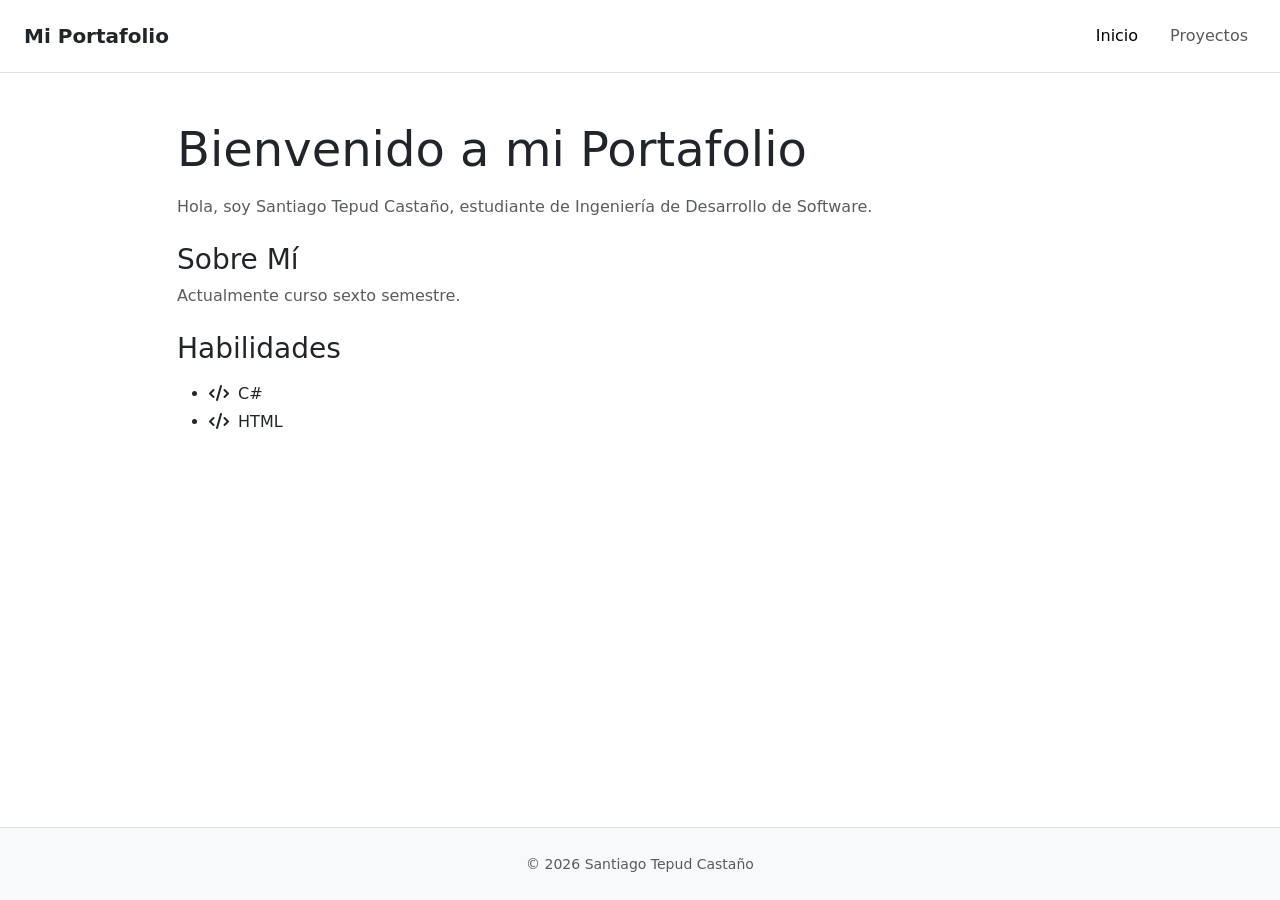
==== index.html @ eb849ce6 "subir archivo" ====
<!DOCTYPE html>
<html lang="es">
<head>
    <meta charset="UTF-8">
    <meta name="viewport" content="width=device-width, initial-scale=1.0">
    <title>Mi Portafolio - Inicio</title>
    <!-- Bootstrap 5 CSS -->
    <link href="https://cdn.jsdelivr.net/npm/bootstrap@5.3.3/dist/css/bootstrap.min.css" rel="stylesheet">
    <!-- Font Awesome 6 -->
    <link rel="stylesheet" href="https://cdnjs.cloudflare.com/ajax/libs/font-awesome/6.5.1/css/all.min.css">
    <style>
        /* Asegura que el footer se mantenga abajo si hay poco contenido */
        body {
            display: flex;
            flex-direction: column;
            min-height: 100vh;
        }
        main {
            flex: 1;
        }
        /* Estilo sutil para replicar las líneas divisoras del mockup */
        .navbar {
            border-bottom: 1px solid #dee2e6;
        }
        footer {
            background-color: #f8f9fa;
            border-top: 1px solid #dee2e6;
        }
    </style>
</head>
<body>

    <!-- Barra de Navegación -->
    <nav class="navbar navbar-expand-lg navbar-light bg-white py-3">
        <div class="container-fluid px-4">
            <a class="navbar-brand fw-bold text-dark" href="index.html">Mi Portafolio</a>
            <button class="navbar-toggler" type="button" data-bs-toggle="collapse" data-bs-target="#navbarNav" aria-controls="navbarNav" aria-expanded="false" aria-label="Toggle navigation">
                <span class="navbar-toggler-icon"></span>
            </button>
            <div class="collapse navbar-collapse justify-content-end" id="navbarNav">
                <ul class="navbar-nav gap-3">
                    <li class="nav-item">
                        <a class="nav-link active fw-medium" aria-current="page" href="index.html">Inicio</a>
                    </li>
                    <li class="nav-item">
                        <a class="nav-link" href="projects.html">Proyectos</a>
                    </li>
                </ul>
            </div>
        </div>
    </nav>

    <!-- Contenido Principal -->
    <main class="container my-5">
        <div class="row justify-content-center">
            <div class="col-lg-10">
                
                <!-- Sección Bienvenida -->
                <section class="mb-4">
                    <h1 class="display-5 fw-normal mb-3">Bienvenido a mi Portafolio</h1>
                    <p class="text-muted">Hola, soy Santiago Tepud Castaño, estudiante de Ingeniería de Desarrollo de Software.</p>
                </section>

                <!-- Sección Sobre Mí -->
                <section class="mb-4">
                    <h2 class="h3 fw-normal mb-2">Sobre Mí</h2>
                    <p class="text-muted">Actualmente curso sexto semestre.</p>
                </section>

                <!-- Sección Habilidades -->
                <section class="mb-4">
                    <h2 class="h3 fw-normal mb-2">Habilidades</h2>
                    <ul class="mt-3">
                        <li class="mb-1">
                            <i class="fa-solid fa-code me-1"></i> C#
                        </li>
                        <li class="mb-1">
                            <i class="fa-solid fa-code me-1"></i> HTML
                        </li>
                    </ul>
                </section>

            </div>
        </div>
    </main>

    <!-- Pie de página -->
    <footer class="py-4 text-center text-muted mt-auto">
        <div class="container">
            <small>© 2026 Santiago Tepud Castaño</small>
        </div>
    </footer>

    <!-- jQuery -->
    <script src="https://code.jquery.com/jquery-3.7.1.min.js"></script>
    <!-- Bootstrap 5 JS Bundle -->
    <script src="https://cdn.jsdelivr.net/npm/bootstrap@5.3.3/dist/js/bootstrap.bundle.min.js"></script>
    
    <!-- Script personalizado con jQuery -->
    <script>
        $(document).ready(function() {
            // Aquí puedes añadir interacciones con jQuery más adelante
            console.log("Página de inicio cargada correctamente.");
        });
    </script>
</body>
</html>
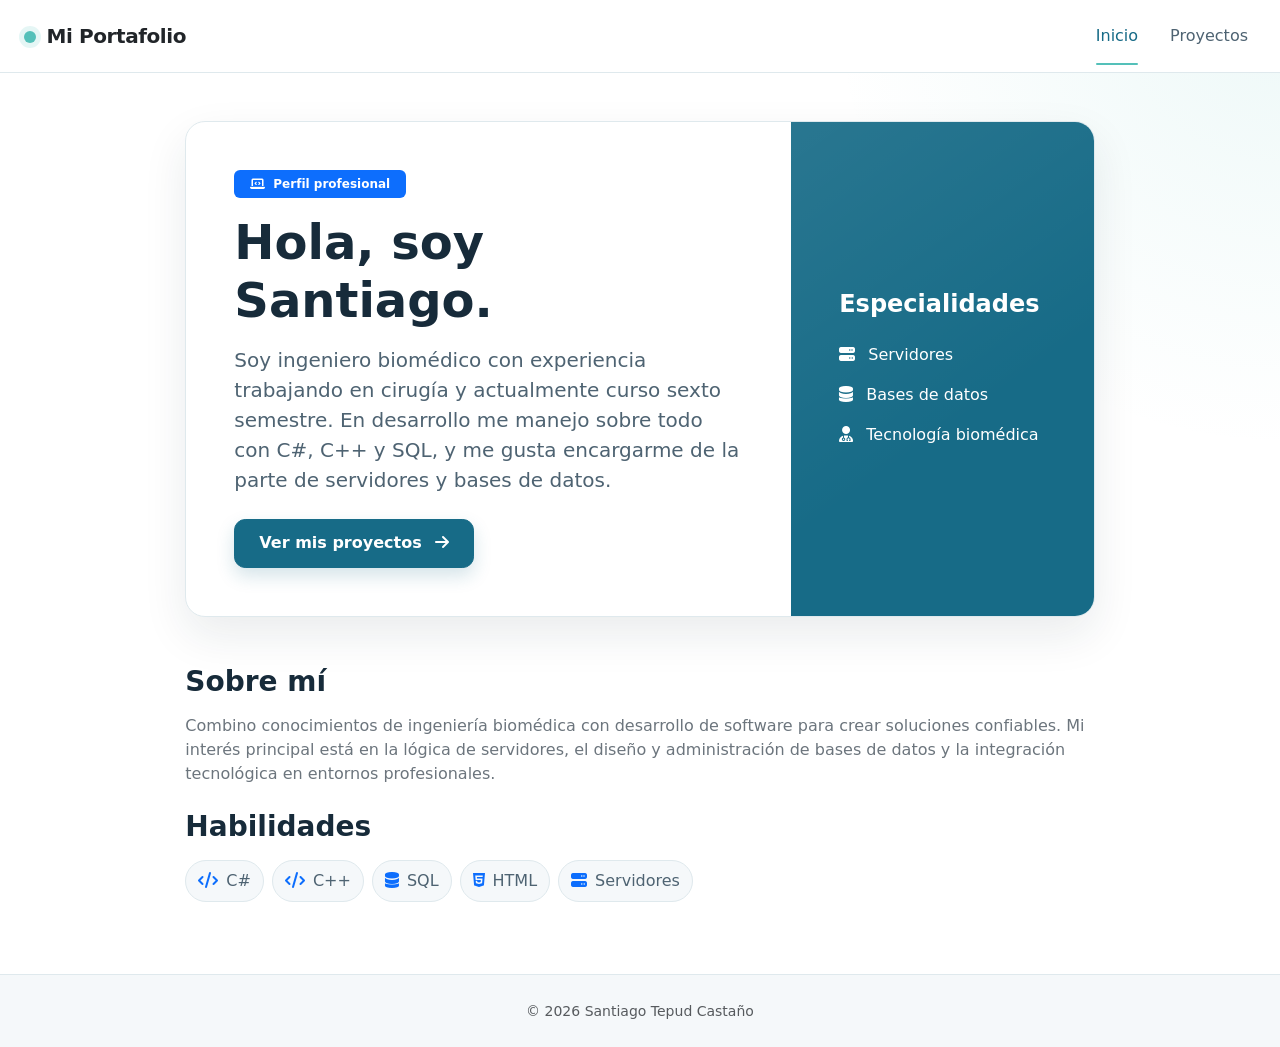
==== commit e8dbf1c1: "subir" ====
--- a/index.html
+++ b/index.html
@@ -26,7 +26,24 @@
             background-color: #f8f9fa;
             border-top: 1px solid #dee2e6;
         }
+        .presentation-card {
+            overflow: hidden;
+            border: 1px solid #e8edf3;
+            border-radius: 1rem;
+            box-shadow: 0 12px 30px rgba(33, 37, 41, 0.08);
+        }
+        .presentation-accent {
+            background: linear-gradient(135deg, #0d6efd 0%, #0b5ed7 100%);
+        }
+        .skill-badge {
+            border: 1px solid #dfe7f1;
+            background: #f8fafc;
+            color: #344054;
+            border-radius: 999px;
+            padding: 0.5rem 0.75rem;
+        }
     </style>
+    <link rel="stylesheet" href="css/styles.css">
 </head>
 <body>
 
@@ -54,30 +71,65 @@
     <main class="container my-5">
         <div class="row justify-content-center">
             <div class="col-lg-10">
-                
-                <!-- Sección Bienvenida -->
-                <section class="mb-4">
-                    <h1 class="display-5 fw-normal mb-3">Bienvenido a mi Portafolio</h1>
-                    <p class="text-muted">Hola, soy Santiago Tepud Castaño, estudiante de Ingeniería de Desarrollo de Software.</p>
+
+                <!-- Presentación profesional -->
+                <section class="presentation-card bg-white">
+                    <div class="row g-0">
+                        <div class="col-md-8 p-4 p-md-5">
+                            <span class="badge text-bg-primary mb-3 px-3 py-2">
+                                <i class="fa-solid fa-laptop-code me-2"></i>Perfil profesional
+                            </span>
+                            <h1 class="display-5 fw-bold mb-3">Hola, soy Santiago.</h1>
+                            <p class="lead text-secondary mb-4">
+                                Soy ingeniero biomédico con experiencia trabajando en cirugía y actualmente curso sexto semestre.
+                                En desarrollo me manejo sobre todo con <strong>C#, C++ y SQL</strong>, y me gusta encargarme de
+                                la parte de servidores y bases de datos.
+                            </p>
+                            <a href="projects.html" class="btn btn-primary px-4">
+                                Ver mis proyectos <i class="fa-solid fa-arrow-right ms-2"></i>
+                            </a>
+                        </div>
+
+                        <aside class="col-md-4 presentation-accent text-white p-4 p-md-5 d-flex flex-column justify-content-center">
+                            <h2 class="h4 fw-bold mb-4">Especialidades</h2>
+                            <div class="d-flex flex-column gap-3">
+                                <div>
+                                    <i class="fa-solid fa-server me-2"></i>
+                                    Servidores
+                                </div>
+                                <div>
+                                    <i class="fa-solid fa-database me-2"></i>
+                                    Bases de datos
+                                </div>
+                                <div>
+                                    <i class="fa-solid fa-user-doctor me-2"></i>
+                                    Tecnología biomédica
+                                </div>
+                            </div>
+                        </aside>
+                    </div>
                 </section>
 
                 <!-- Sección Sobre Mí -->
-                <section class="mb-4">
-                    <h2 class="h3 fw-normal mb-2">Sobre Mí</h2>
-                    <p class="text-muted">Actualmente curso sexto semestre.</p>
+                <section class="mt-5 mb-4">
+                    <h2 class="h3 fw-bold mb-3">Sobre mí</h2>
+                    <p class="text-secondary mb-0">
+                        Combino conocimientos de ingeniería biomédica con desarrollo de software para crear soluciones
+                        confiables. Mi interés principal está en la lógica de servidores, el diseño y administración
+                        de bases de datos y la integración tecnológica en entornos profesionales.
+                    </p>
                 </section>
 
                 <!-- Sección Habilidades -->
                 <section class="mb-4">
-                    <h2 class="h3 fw-normal mb-2">Habilidades</h2>
-                    <ul class="mt-3">
-                        <li class="mb-1">
-                            <i class="fa-solid fa-code me-1"></i> C#
-                        </li>
-                        <li class="mb-1">
-                            <i class="fa-solid fa-code me-1"></i> HTML
-                        </li>
-                    </ul>
+                    <h2 class="h3 fw-bold mb-3">Habilidades</h2>
+                    <div class="d-flex flex-wrap gap-2">
+                        <span class="skill-badge"><i class="fa-solid fa-code me-2 text-primary"></i>C#</span>
+                        <span class="skill-badge"><i class="fa-solid fa-code me-2 text-primary"></i>C++</span>
+                        <span class="skill-badge"><i class="fa-solid fa-database me-2 text-primary"></i>SQL</span>
+                        <span class="skill-badge"><i class="fa-brands fa-html5 me-2 text-primary"></i>HTML</span>
+                        <span class="skill-badge"><i class="fa-solid fa-server me-2 text-primary"></i>Servidores</span>
+                    </div>
                 </section>
 
             </div>
--- a/css/styles.css
+++ b/css/styles.css
@@ -0,0 +1,188 @@
+:root {
+    --color-primary: #176b87;
+    --color-primary-dark: #125269;
+    --color-accent: #54c0b9;
+    --color-ink: #172b3a;
+    --color-text: #4e6372;
+    --color-surface: #f5f8fa;
+    --color-border: #dfe9ed;
+}
+
+html {
+    scroll-behavior: smooth;
+}
+
+body {
+    color: var(--color-ink);
+    background:
+        radial-gradient(circle at top right, rgba(84, 192, 185, 0.10), transparent 28rem),
+        #ffffff;
+    font-family: "Segoe UI", system-ui, -apple-system, sans-serif;
+}
+
+.navbar {
+    background: rgba(255, 255, 255, 0.96) !important;
+    border-bottom: 1px solid var(--color-border) !important;
+    backdrop-filter: blur(12px);
+}
+
+.navbar-brand {
+    letter-spacing: -0.02em;
+}
+
+.navbar-brand::before {
+    content: "";
+    display: inline-block;
+    width: 0.75rem;
+    height: 0.75rem;
+    margin-right: 0.65rem;
+    border-radius: 50%;
+    background: var(--color-accent);
+    box-shadow: 0 0 0 5px rgba(84, 192, 185, 0.15);
+}
+
+.nav-link {
+    position: relative;
+    color: var(--color-text) !important;
+    transition: color 180ms ease;
+}
+
+.nav-link:hover,
+.nav-link.active {
+    color: var(--color-primary) !important;
+}
+
+.nav-link.active::after {
+    content: "";
+    position: absolute;
+    right: 0.5rem;
+    bottom: -0.55rem;
+    left: 0.5rem;
+    height: 2px;
+    border-radius: 999px;
+    background: var(--color-accent);
+}
+
+main.container {
+    width: min(1120px, calc(100% - 2rem));
+}
+
+.presentation-card,
+.project-card {
+    border: 1px solid var(--color-border) !important;
+    border-radius: 1.25rem !important;
+    background: rgba(255, 255, 255, 0.96);
+    box-shadow: 0 18px 45px rgba(23, 43, 58, 0.09) !important;
+}
+
+.presentation-card {
+    position: relative;
+}
+
+.presentation-accent {
+    background:
+        linear-gradient(145deg, rgba(255, 255, 255, 0.08), transparent 60%),
+        var(--color-primary) !important;
+}
+
+.presentation-card .lead {
+    max-width: 43rem;
+    color: var(--color-text) !important;
+}
+
+.btn-primary,
+.modal-header-custom {
+    background: var(--color-primary) !important;
+    border-color: var(--color-primary) !important;
+}
+
+.btn-primary {
+    border-radius: 0.7rem;
+    padding: 0.7rem 1.1rem;
+    font-weight: 600;
+    box-shadow: 0 8px 18px rgba(23, 107, 135, 0.18);
+    transition: transform 180ms ease, background 180ms ease, box-shadow 180ms ease;
+}
+
+.btn-primary:hover {
+    background: var(--color-primary-dark) !important;
+    border-color: var(--color-primary-dark) !important;
+    transform: translateY(-2px);
+    box-shadow: 0 12px 24px rgba(23, 107, 135, 0.24);
+}
+
+.skill-badge {
+    border-color: var(--color-border) !important;
+    background: var(--color-surface) !important;
+    color: var(--color-text) !important;
+}
+
+.page-heading {
+    letter-spacing: -0.035em;
+}
+
+.project-card {
+    height: 100%;
+    padding: 1.5rem;
+    transition: transform 180ms ease, box-shadow 180ms ease, border-color 180ms ease;
+}
+
+.project-card:hover {
+    transform: translateY(-5px);
+    border-color: rgba(23, 107, 135, 0.38) !important;
+    box-shadow: 0 22px 48px rgba(23, 43, 58, 0.12) !important;
+}
+
+.project-card .project-icon {
+    width: 3rem;
+    height: 3rem;
+    display: inline-grid;
+    place-items: center;
+    margin-bottom: 1rem;
+    border-radius: 0.85rem;
+    color: var(--color-primary);
+    background: rgba(84, 192, 185, 0.14);
+    font-size: 1.15rem;
+}
+
+.project-card h2 {
+    font-weight: 700;
+}
+
+.project-card p {
+    min-height: 3rem;
+}
+
+.modal-content {
+    border: 0;
+    border-radius: 1rem;
+    overflow: hidden;
+    box-shadow: 0 24px 70px rgba(23, 43, 58, 0.24);
+}
+
+.modal-header-custom {
+    background: var(--color-primary) !important;
+}
+
+footer {
+    background: var(--color-surface) !important;
+    border-top: 1px solid var(--color-border) !important;
+}
+
+@media (max-width: 767.98px) {
+    main.container {
+        width: min(100% - 1.5rem, 1120px);
+    }
+
+    .presentation-card .row > * {
+        min-height: auto;
+    }
+
+    .presentation-accent {
+        border-radius: 0 0 1.25rem 1.25rem;
+    }
+
+    .project-card p {
+        min-height: auto;
+    }
+}
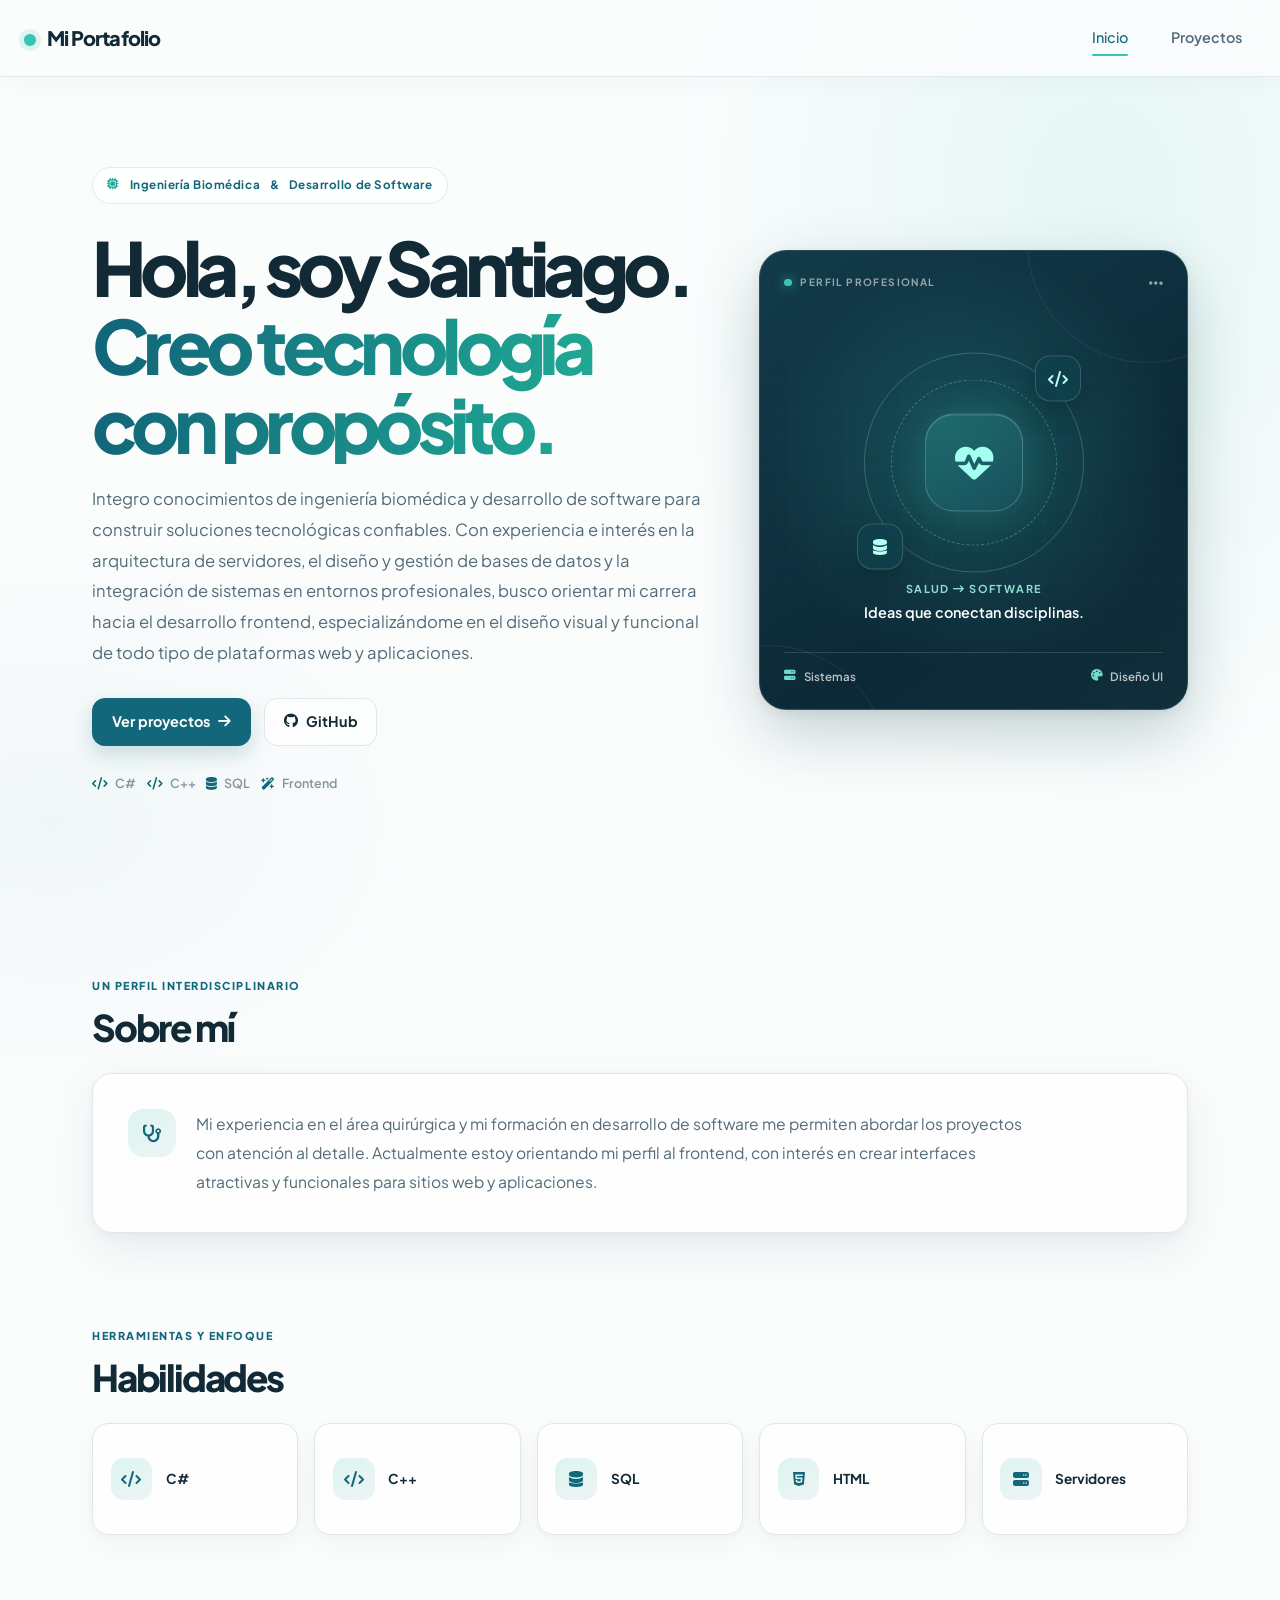
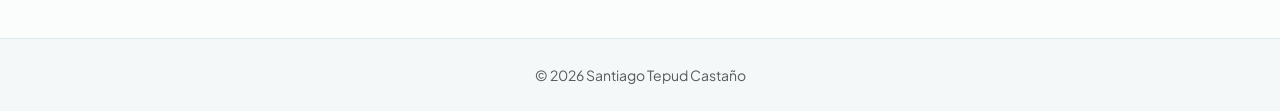
==== commit 5a47a407: "subir new version" ====
--- a/index.html
+++ b/index.html
@@ -4,45 +4,11 @@
     <meta charset="UTF-8">
     <meta name="viewport" content="width=device-width, initial-scale=1.0">
     <title>Mi Portafolio - Inicio</title>
-    <!-- Bootstrap 5 CSS -->
     <link href="https://cdn.jsdelivr.net/npm/bootstrap@5.3.3/dist/css/bootstrap.min.css" rel="stylesheet">
-    <!-- Font Awesome 6 -->
     <link rel="stylesheet" href="https://cdnjs.cloudflare.com/ajax/libs/font-awesome/6.5.1/css/all.min.css">
-    <style>
-        /* Asegura que el footer se mantenga abajo si hay poco contenido */
-        body {
-            display: flex;
-            flex-direction: column;
-            min-height: 100vh;
-        }
-        main {
-            flex: 1;
-        }
-        /* Estilo sutil para replicar las líneas divisoras del mockup */
-        .navbar {
-            border-bottom: 1px solid #dee2e6;
-        }
-        footer {
-            background-color: #f8f9fa;
-            border-top: 1px solid #dee2e6;
-        }
-        .presentation-card {
-            overflow: hidden;
-            border: 1px solid #e8edf3;
-            border-radius: 1rem;
-            box-shadow: 0 12px 30px rgba(33, 37, 41, 0.08);
-        }
-        .presentation-accent {
-            background: linear-gradient(135deg, #0d6efd 0%, #0b5ed7 100%);
-        }
-        .skill-badge {
-            border: 1px solid #dfe7f1;
-            background: #f8fafc;
-            color: #344054;
-            border-radius: 999px;
-            padding: 0.5rem 0.75rem;
-        }
-    </style>
+    <link rel="preconnect" href="https://fonts.googleapis.com">
+    <link rel="preconnect" href="https://fonts.gstatic.com" crossorigin>
+    <link href="https://fonts.googleapis.com/css2?family=Plus+Jakarta+Sans:wght@400;500;600;700;800&display=swap" rel="stylesheet">
     <link rel="stylesheet" href="css/styles.css">
 </head>
 <body>
@@ -68,72 +34,91 @@
     </nav>
 
     <!-- Contenido Principal -->
-    <main class="container my-5">
-        <div class="row justify-content-center">
-            <div class="col-lg-10">
+    <main class="container page-shell">
+        <section class="hero-section row align-items-center g-5" data-reveal>
+            <div class="col-lg-7">
+                <span class="eyebrow">
+                    <i class="fa-solid fa-microchip" aria-hidden="true"></i>
+                    Ingeniería Biomédica <span aria-hidden="true">&amp;</span> Desarrollo de Software
+                </span>
+                <h1 class="hero-title">Hola, soy Santiago.<span>Creo tecnología con propósito.</span></h1>
+                <p class="hero-copy">
+                    Integro conocimientos de ingeniería biomédica y desarrollo de software para construir
+                    soluciones tecnológicas confiables. Con experiencia e interés en la arquitectura de
+                    servidores, el diseño y gestión de bases de datos y la integración de sistemas en entornos
+                    profesionales, busco orientar mi carrera hacia el desarrollo frontend, especializándome en
+                    el diseño visual y funcional de todo tipo de plataformas web y aplicaciones.
+                </p>
+                <div class="hero-actions">
+                    <a href="projects.html" class="btn btn-primary">
+                        Ver proyectos <i class="fa-solid fa-arrow-right ms-2" aria-hidden="true"></i>
+                    </a>
+                    <a href="https://github.com/santiagotepud329" class="btn btn-outline-dark" target="_blank" rel="noopener noreferrer">
+                        <i class="fa-brands fa-github me-2" aria-hidden="true"></i>GitHub
+                    </a>
+                </div>
+                <div class="hero-tags" aria-label="Áreas de interés y tecnologías">
+                    <span><i class="fa-solid fa-code" aria-hidden="true"></i>C#</span>
+                    <span><i class="fa-solid fa-code" aria-hidden="true"></i>C++</span>
+                    <span><i class="fa-solid fa-database" aria-hidden="true"></i>SQL</span>
+                    <span><i class="fa-solid fa-wand-magic-sparkles" aria-hidden="true"></i>Frontend</span>
+                </div>
+            </div>
 
-                <!-- Presentación profesional -->
-                <section class="presentation-card bg-white">
-                    <div class="row g-0">
-                        <div class="col-md-8 p-4 p-md-5">
-                            <span class="badge text-bg-primary mb-3 px-3 py-2">
-                                <i class="fa-solid fa-laptop-code me-2"></i>Perfil profesional
-                            </span>
-                            <h1 class="display-5 fw-bold mb-3">Hola, soy Santiago.</h1>
-                            <p class="lead text-secondary mb-4">
-                                Soy ingeniero biomédico con experiencia trabajando en cirugía y actualmente curso sexto semestre.
-                                En desarrollo me manejo sobre todo con <strong>C#, C++ y SQL</strong>, y me gusta encargarme de
-                                la parte de servidores y bases de datos.
-                            </p>
-                            <a href="projects.html" class="btn btn-primary px-4">
-                                Ver mis proyectos <i class="fa-solid fa-arrow-right ms-2"></i>
-                            </a>
-                        </div>
+            <div class="col-lg-5">
+                <aside class="hero-visual" aria-label="Perfil: ingeniería biomédica y desarrollo de software">
+                    <div class="hero-visual-top">
+                        <span class="visual-status"><span></span> PERFIL PROFESIONAL</span>
+                        <i class="fa-solid fa-ellipsis" aria-hidden="true"></i>
+                    </div>
+                    <div class="visual-grid" aria-hidden="true"></div>
+                    <div class="visual-core" aria-hidden="true">
+                        <span class="visual-orbit visual-orbit-one"></span>
+                        <span class="visual-orbit visual-orbit-two"></span>
+                        <span class="visual-core-icon"><i class="fa-solid fa-heart-pulse"></i></span>
+                        <span class="visual-float visual-float-code"><i class="fa-solid fa-code"></i></span>
+                        <span class="visual-float visual-float-db"><i class="fa-solid fa-database"></i></span>
+                    </div>
+                    <div class="visual-caption">
+                        <span>Salud <i class="fa-solid fa-arrow-right-long" aria-hidden="true"></i> Software</span>
+                        <strong>Ideas que conectan disciplinas.</strong>
+                    </div>
+                    <div class="visual-bottom">
+                        <span><i class="fa-solid fa-server" aria-hidden="true"></i> Sistemas</span>
+                        <span><i class="fa-solid fa-palette" aria-hidden="true"></i> Diseño UI</span>
+                    </div>
+                </aside>
+            </div>
+        </section>
 
-                        <aside class="col-md-4 presentation-accent text-white p-4 p-md-5 d-flex flex-column justify-content-center">
-                            <h2 class="h4 fw-bold mb-4">Especialidades</h2>
-                            <div class="d-flex flex-column gap-3">
-                                <div>
-                                    <i class="fa-solid fa-server me-2"></i>
-                                    Servidores
-                                </div>
-                                <div>
-                                    <i class="fa-solid fa-database me-2"></i>
-                                    Bases de datos
-                                </div>
-                                <div>
-                                    <i class="fa-solid fa-user-doctor me-2"></i>
-                                    Tecnología biomédica
-                                </div>
-                            </div>
-                        </aside>
-                    </div>
-                </section>
+        <section class="content-section" data-reveal>
+            <div class="section-heading">
+                <span class="section-kicker">UN PERFIL INTERDISCIPLINARIO</span>
+                <h2>Sobre mí</h2>
+            </div>
+            <div class="about-panel">
+                <span class="about-icon"><i class="fa-solid fa-stethoscope" aria-hidden="true"></i></span>
+                <p>
+                    Mi experiencia en el área quirúrgica y mi formación en desarrollo de software me permiten abordar
+                    los proyectos con atención al detalle. Actualmente estoy orientando mi perfil al frontend, con
+                    interés en crear interfaces atractivas y funcionales para sitios web y aplicaciones.
+                </p>
+            </div>
+        </section>
 
-                <!-- Sección Sobre Mí -->
-                <section class="mt-5 mb-4">
-                    <h2 class="h3 fw-bold mb-3">Sobre mí</h2>
-                    <p class="text-secondary mb-0">
-                        Combino conocimientos de ingeniería biomédica con desarrollo de software para crear soluciones
-                        confiables. Mi interés principal está en la lógica de servidores, el diseño y administración
-                        de bases de datos y la integración tecnológica en entornos profesionales.
-                    </p>
-                </section>
-
-                <!-- Sección Habilidades -->
-                <section class="mb-4">
-                    <h2 class="h3 fw-bold mb-3">Habilidades</h2>
-                    <div class="d-flex flex-wrap gap-2">
-                        <span class="skill-badge"><i class="fa-solid fa-code me-2 text-primary"></i>C#</span>
-                        <span class="skill-badge"><i class="fa-solid fa-code me-2 text-primary"></i>C++</span>
-                        <span class="skill-badge"><i class="fa-solid fa-database me-2 text-primary"></i>SQL</span>
-                        <span class="skill-badge"><i class="fa-brands fa-html5 me-2 text-primary"></i>HTML</span>
-                        <span class="skill-badge"><i class="fa-solid fa-server me-2 text-primary"></i>Servidores</span>
-                    </div>
-                </section>
-
+        <section class="content-section skills-section" data-reveal>
+            <div class="section-heading">
+                <span class="section-kicker">HERRAMIENTAS Y ENFOQUE</span>
+                <h2>Habilidades</h2>
             </div>
-        </div>
+            <div class="skills-grid">
+                <div class="skill-card"><span class="skill-icon"><i class="fa-solid fa-code" aria-hidden="true"></i></span><span>C#</span></div>
+                <div class="skill-card"><span class="skill-icon"><i class="fa-solid fa-code" aria-hidden="true"></i></span><span>C++</span></div>
+                <div class="skill-card"><span class="skill-icon"><i class="fa-solid fa-database" aria-hidden="true"></i></span><span>SQL</span></div>
+                <div class="skill-card"><span class="skill-icon"><i class="fa-brands fa-html5" aria-hidden="true"></i></span><span>HTML</span></div>
+                <div class="skill-card"><span class="skill-icon"><i class="fa-solid fa-server" aria-hidden="true"></i></span><span>Servidores</span></div>
+            </div>
+        </section>
     </main>
 
     <!-- Pie de página -->
@@ -143,17 +128,8 @@
         </div>
     </footer>
 
-    <!-- jQuery -->
     <script src="https://code.jquery.com/jquery-3.7.1.min.js"></script>
-    <!-- Bootstrap 5 JS Bundle -->
     <script src="https://cdn.jsdelivr.net/npm/bootstrap@5.3.3/dist/js/bootstrap.bundle.min.js"></script>
-    
-    <!-- Script personalizado con jQuery -->
-    <script>
-        $(document).ready(function() {
-            // Aquí puedes añadir interacciones con jQuery más adelante
-            console.log("Página de inicio cargada correctamente.");
-        });
-    </script>
+    <script src="js/scripts.js"></script>
 </body>
 </html>
--- a/css/styles.css
+++ b/css/styles.css
@@ -1,11 +1,13 @@
 :root {
-    --color-primary: #176b87;
-    --color-primary-dark: #125269;
-    --color-accent: #54c0b9;
-    --color-ink: #172b3a;
-    --color-text: #4e6372;
-    --color-surface: #f5f8fa;
-    --color-border: #dfe9ed;
+    --color-primary: #12677a;
+    --color-primary-dark: #0c5264;
+    --color-accent: #38c6b3;
+    --color-ink: #122a36;
+    --color-text: #536b78;
+    --color-muted: #82949e;
+    --color-surface: #f3f8f8;
+    --color-border: #dce8e9;
+    --shadow-soft: 0 3px 8px rgba(18, 42, 54, 0.04), 0 18px 48px rgba(18, 42, 54, 0.08);
 }
 
 html {
@@ -13,38 +15,80 @@
 }
 
 body {
+    display: flex;
+    min-height: 100vh;
+    flex-direction: column;
     color: var(--color-ink);
     background:
-        radial-gradient(circle at top right, rgba(84, 192, 185, 0.10), transparent 28rem),
-        #ffffff;
-    font-family: "Segoe UI", system-ui, -apple-system, sans-serif;
+        radial-gradient(ellipse at 86% 12%, rgba(56, 198, 179, 0.11), transparent 28rem),
+        radial-gradient(ellipse at 4% 48%, rgba(18, 103, 122, 0.045), transparent 26rem),
+        #fbfdfd;
+    font-family: "Plus Jakarta Sans", sans-serif;
+    -webkit-font-smoothing: antialiased;
 }
 
 .navbar {
-    background: rgba(255, 255, 255, 0.96) !important;
-    border-bottom: 1px solid var(--color-border) !important;
-    backdrop-filter: blur(12px);
+    position: sticky;
+    z-index: 1020;
+    top: 0;
+    border-bottom: 1px solid rgba(220, 232, 233, 0.8) !important;
+    background: rgba(251, 253, 253, 0.82) !important;
+    box-shadow: 0 4px 24px rgba(18, 42, 54, 0.035);
+    backdrop-filter: blur(18px);
+    -webkit-backdrop-filter: blur(18px);
+}
+
+.navbar .container-fluid {
+    max-width: 1280px;
 }
 
 .navbar-brand {
-    letter-spacing: -0.02em;
+    color: var(--color-ink) !important;
+    font-weight: 800 !important;
+    letter-spacing: -0.045em;
 }
 
 .navbar-brand::before {
-    content: "";
     display: inline-block;
-    width: 0.75rem;
-    height: 0.75rem;
-    margin-right: 0.65rem;
+    width: 0.72rem;
+    height: 0.72rem;
+    margin-right: 0.7rem;
     border-radius: 50%;
     background: var(--color-accent);
-    box-shadow: 0 0 0 5px rgba(84, 192, 185, 0.15);
+    box-shadow: 0 0 0 5px rgba(56, 198, 179, 0.15);
+    content: "";
+}
+
+.navbar-toggler {
+    border-color: var(--color-border);
+    border-radius: 0.7rem;
+}
+
+.navbar-nav {
+    align-items: center;
 }
 
 .nav-link {
     position: relative;
+    padding: 0.7rem 0.85rem !important;
     color: var(--color-text) !important;
+    font-size: 0.9rem;
+    font-weight: 600;
     transition: color 180ms ease;
+}
+
+.nav-link::after {
+    position: absolute;
+    right: 0.85rem;
+    bottom: 0.25rem;
+    left: 0.85rem;
+    height: 2px;
+    transform: scaleX(0);
+    transform-origin: left;
+    border-radius: 99px;
+    background: var(--color-accent);
+    content: "";
+    transition: transform 180ms ease;
 }
 
 .nav-link:hover,
@@ -52,137 +96,697 @@
     color: var(--color-primary) !important;
 }
 
+.nav-link:hover::after,
 .nav-link.active::after {
+    transform: scaleX(1);
+}
+
+main.container.page-shell {
+    width: min(1120px, calc(100% - 2rem));
+    max-width: 1120px;
+    flex: 1;
+    padding-top: clamp(3rem, 7vw, 6.25rem);
+    padding-bottom: clamp(4rem, 8vw, 7rem);
+}
+
+.hero-section {
+    position: relative;
+    padding-bottom: clamp(3rem, 7vw, 6rem);
+}
+
+.eyebrow {
+    display: inline-flex;
+    align-items: center;
+    gap: 0.6rem;
+    margin-bottom: 1.5rem;
+    padding: 0.6rem 0.9rem;
+    border: 1px solid rgba(18, 103, 122, 0.12);
+    border-radius: 999px;
+    background: rgba(255, 255, 255, 0.78);
+    color: var(--color-primary);
+    font-size: 0.73rem;
+    font-weight: 700;
+    letter-spacing: 0.045em;
+    line-height: 1.35;
+}
+
+.eyebrow > i {
+    color: #1ba895;
+}
+
+.hero-title {
+    max-width: 760px;
+    margin: 0 0 1.25rem;
+    color: var(--color-ink);
+    font-size: clamp(2.7rem, 6vw, 4.65rem);
+    font-weight: 800;
+    letter-spacing: -0.075em;
+    line-height: 1.06;
+}
+
+.hero-title > span {
+    display: block;
+    background: linear-gradient(100deg, var(--color-primary) 5%, #20a994 80%);
+    background-clip: text;
+    -webkit-text-fill-color: transparent;
+}
+
+.hero-copy {
+    max-width: 680px;
+    margin-bottom: 1.8rem;
+    color: var(--color-text);
+    font-size: clamp(0.98rem, 1.3vw, 1.08rem);
+    line-height: 1.85;
+}
+
+.hero-actions {
+    display: flex;
+    flex-wrap: wrap;
+    gap: 0.8rem;
+}
+
+.btn {
+    display: inline-flex;
+    min-height: 48px;
+    align-items: center;
+    justify-content: center;
+    border-radius: 0.8rem;
+    font-size: 0.9rem;
+    font-weight: 700;
+    transition: transform 180ms ease, box-shadow 180ms ease, background-color 180ms ease, border-color 180ms ease;
+}
+
+.btn-primary {
+    padding: 0.7rem 1.2rem;
+    border-color: var(--color-primary);
+    background: var(--color-primary);
+    box-shadow: 0 8px 20px rgba(18, 103, 122, 0.2);
+}
+
+.btn-primary:hover,
+.btn-primary:focus-visible {
+    transform: translateY(-2px);
+    border-color: var(--color-primary-dark);
+    background: var(--color-primary-dark);
+    box-shadow: 0 12px 26px rgba(18, 103, 122, 0.26);
+}
+
+.btn-outline-dark {
+    padding: 0.7rem 1.15rem;
+    border-color: var(--color-border);
+    color: var(--color-ink);
+    background: rgba(255, 255, 255, 0.72);
+}
+
+.btn-outline-dark:hover,
+.btn-outline-dark:focus-visible {
+    transform: translateY(-2px);
+    border-color: var(--color-primary);
+    color: var(--color-primary);
+    background: #fff;
+    box-shadow: 0 8px 18px rgba(18, 42, 54, 0.08);
+}
+
+.hero-tags {
+    display: flex;
+    flex-wrap: wrap;
+    gap: 0.65rem;
+    margin-top: 1.8rem;
+}
+
+.hero-tags span {
+    display: inline-flex;
+    align-items: center;
+    gap: 0.45rem;
+    color: var(--color-muted);
+    font-size: 0.78rem;
+    font-weight: 600;
+}
+
+.hero-tags i {
+    color: var(--color-primary);
+}
+
+.hero-visual {
+    position: relative;
+    display: flex;
+    min-height: 460px;
+    overflow: hidden;
+    flex-direction: column;
+    justify-content: space-between;
+    padding: 1.5rem;
+    border: 1px solid rgba(255, 255, 255, 0.14);
+    border-radius: 1.7rem;
+    color: #fff;
+    background:
+        radial-gradient(circle at 50% 46%, rgba(56, 198, 179, 0.23), transparent 13rem),
+        linear-gradient(145deg, #123b4a 0%, #0c2937 65%, #102f3a 100%);
+    box-shadow: 0 25px 65px rgba(12, 57, 70, 0.22), 0 4px 12px rgba(12, 57, 70, 0.08);
+}
+
+.hero-visual::before,
+.hero-visual::after {
+    position: absolute;
+    width: 15rem;
+    height: 15rem;
+    border: 1px solid rgba(255, 255, 255, 0.07);
+    border-radius: 50%;
     content: "";
+    pointer-events: none;
+}
+
+.hero-visual::before {
+    top: -8rem;
+    right: -5rem;
+}
+
+.hero-visual::after {
+    bottom: -11rem;
+    left: -7rem;
+}
+
+.hero-visual-top,
+.visual-bottom {
+    position: relative;
+    z-index: 2;
+    display: flex;
+    align-items: center;
+    justify-content: space-between;
+}
+
+.hero-visual-top {
+    color: rgba(255, 255, 255, 0.55);
+}
+
+.visual-status {
+    display: inline-flex;
+    align-items: center;
+    gap: 0.55rem;
+    font-size: 0.63rem;
+    font-weight: 700;
+    letter-spacing: 0.14em;
+}
+
+.visual-status > span {
+    width: 0.45rem;
+    height: 0.45rem;
+    border-radius: 50%;
+    background: var(--color-accent);
+    box-shadow: 0 0 12px rgba(56, 198, 179, 0.8);
+}
+
+.visual-grid {
     position: absolute;
-    right: 0.5rem;
-    bottom: -0.55rem;
-    left: 0.5rem;
-    height: 2px;
-    border-radius: 999px;
-    background: var(--color-accent);
-}
-
-main.container {
-    width: min(1120px, calc(100% - 2rem));
-}
-
-.presentation-card,
-.project-card {
-    border: 1px solid var(--color-border) !important;
-    border-radius: 1.25rem !important;
-    background: rgba(255, 255, 255, 0.96);
-    box-shadow: 0 18px 45px rgba(23, 43, 58, 0.09) !important;
-}
-
-.presentation-card {
-    position: relative;
-}
-
-.presentation-accent {
-    background:
-        linear-gradient(145deg, rgba(255, 255, 255, 0.08), transparent 60%),
-        var(--color-primary) !important;
-}
-
-.presentation-card .lead {
-    max-width: 43rem;
-    color: var(--color-text) !important;
-}
-
-.btn-primary,
-.modal-header-custom {
-    background: var(--color-primary) !important;
-    border-color: var(--color-primary) !important;
-}
-
-.btn-primary {
-    border-radius: 0.7rem;
-    padding: 0.7rem 1.1rem;
+    inset: 3.5rem 0;
+    opacity: 0.17;
+    background-image:
+        linear-gradient(rgba(185, 232, 227, 0.13) 1px, transparent 1px),
+        linear-gradient(90deg, rgba(185, 232, 227, 0.13) 1px, transparent 1px);
+    background-position: center;
+    background-size: 28px 28px;
+    mask-image: linear-gradient(transparent, #000 18%, #000 78%, transparent);
+}
+
+.visual-core {
+    position: absolute;
+    top: 50%;
+    left: 50%;
+    width: 250px;
+    height: 250px;
+    transform: translate(-50%, -57%);
+}
+
+.visual-orbit {
+    position: absolute;
+    top: 50%;
+    left: 50%;
+    display: block;
+    border: 1px solid rgba(119, 222, 209, 0.28);
+    border-radius: 50%;
+    transform: translate(-50%, -50%);
+}
+
+.visual-orbit-one {
+    width: 220px;
+    height: 220px;
+}
+
+.visual-orbit-two {
+    width: 166px;
+    height: 166px;
+    border-style: dashed;
+    border-color: rgba(119, 222, 209, 0.38);
+}
+
+.visual-core-icon {
+    position: absolute;
+    top: 50%;
+    left: 50%;
+    display: grid;
+    width: 98px;
+    height: 98px;
+    place-items: center;
+    transform: translate(-50%, -50%);
+    border: 1px solid rgba(255, 255, 255, 0.2);
+    border-radius: 1.8rem;
+    color: #a4fff0;
+    background: linear-gradient(145deg, rgba(49, 180, 168, 0.3), rgba(26, 84, 99, 0.68));
+    box-shadow: 0 0 48px rgba(56, 198, 179, 0.24), inset 0 1px rgba(255, 255, 255, 0.16);
+    font-size: 2.4rem;
+}
+
+.visual-float {
+    position: absolute;
+    z-index: 1;
+    display: grid;
+    width: 46px;
+    height: 46px;
+    place-items: center;
+    border: 1px solid rgba(255, 255, 255, 0.16);
+    border-radius: 0.95rem;
+    color: #b7fff2;
+    background: rgba(16, 63, 75, 0.92);
+    box-shadow: 0 10px 24px rgba(4, 20, 28, 0.28);
+}
+
+.visual-float-code {
+    top: 18px;
+    right: 18px;
+}
+
+.visual-float-db {
+    bottom: 18px;
+    left: 8px;
+}
+
+.visual-caption {
+    position: absolute;
+    z-index: 2;
+    right: 1.5rem;
+    bottom: 5.3rem;
+    left: 1.5rem;
+    display: flex;
+    flex-direction: column;
+    gap: 0.35rem;
+    text-align: center;
+}
+
+.visual-caption > span {
+    color: #91dcd2;
+    font-size: 0.68rem;
+    font-weight: 700;
+    letter-spacing: 0.13em;
+    text-transform: uppercase;
+}
+
+.visual-caption > strong {
+    font-size: 0.9rem;
     font-weight: 600;
-    box-shadow: 0 8px 18px rgba(23, 107, 135, 0.18);
-    transition: transform 180ms ease, background 180ms ease, box-shadow 180ms ease;
-}
-
-.btn-primary:hover {
-    background: var(--color-primary-dark) !important;
-    border-color: var(--color-primary-dark) !important;
-    transform: translateY(-2px);
-    box-shadow: 0 12px 24px rgba(23, 107, 135, 0.24);
-}
-
-.skill-badge {
-    border-color: var(--color-border) !important;
-    background: var(--color-surface) !important;
-    color: var(--color-text) !important;
-}
-
-.page-heading {
-    letter-spacing: -0.035em;
-}
-
-.project-card {
-    height: 100%;
-    padding: 1.5rem;
-    transition: transform 180ms ease, box-shadow 180ms ease, border-color 180ms ease;
-}
-
-.project-card:hover {
-    transform: translateY(-5px);
-    border-color: rgba(23, 107, 135, 0.38) !important;
-    box-shadow: 0 22px 48px rgba(23, 43, 58, 0.12) !important;
-}
-
-.project-card .project-icon {
+}
+
+.visual-bottom {
+    padding-top: 0.9rem;
+    border-top: 1px solid rgba(255, 255, 255, 0.13);
+    color: rgba(255, 255, 255, 0.72);
+    font-size: 0.72rem;
+    font-weight: 600;
+}
+
+.visual-bottom span {
+    display: inline-flex;
+    align-items: center;
+    gap: 0.45rem;
+}
+
+.visual-bottom i {
+    color: #70d9c9;
+}
+
+.content-section {
+    padding-top: clamp(3.5rem, 7vw, 6rem);
+}
+
+.section-heading {
+    margin-bottom: 1.5rem;
+}
+
+.section-kicker {
+    color: var(--color-primary);
+    font-size: 0.68rem;
+    font-weight: 800;
+    letter-spacing: 0.14em;
+}
+
+.section-heading h2 {
+    margin: 0.55rem 0 0;
+    font-size: clamp(1.7rem, 3vw, 2.3rem);
+    font-weight: 800;
+    letter-spacing: -0.06em;
+}
+
+.about-panel {
+    display: flex;
+    align-items: flex-start;
+    gap: 1.25rem;
+    padding: clamp(1.4rem, 3vw, 2.2rem);
+    border: 1px solid var(--color-border);
+    border-radius: 1.25rem;
+    background: rgba(255, 255, 255, 0.82);
+    box-shadow: var(--shadow-soft);
+}
+
+.about-icon,
+.skill-icon,
+.project-icon {
+    display: inline-grid;
+    flex: 0 0 auto;
+    place-items: center;
+    color: var(--color-primary);
+    background: linear-gradient(145deg, rgba(56, 198, 179, 0.17), rgba(18, 103, 122, 0.07));
+}
+
+.about-icon {
     width: 3rem;
     height: 3rem;
-    display: inline-grid;
-    place-items: center;
-    margin-bottom: 1rem;
-    border-radius: 0.85rem;
+    border-radius: 0.95rem;
+    font-size: 1.1rem;
+}
+
+.about-panel p {
+    max-width: 76ch;
+    margin: 0;
+    color: var(--color-text);
+    font-size: 0.98rem;
+    line-height: 1.85;
+}
+
+.skills-grid {
+    display: grid;
+    grid-template-columns: repeat(5, minmax(0, 1fr));
+    gap: 1rem;
+}
+
+.skill-card {
+    display: flex;
+    min-height: 112px;
+    align-items: center;
+    gap: 0.85rem;
+    padding: 1.1rem;
+    border: 1px solid var(--color-border);
+    border-radius: 1rem;
+    background: rgba(255, 255, 255, 0.82);
+    box-shadow: 0 2px 6px rgba(18, 42, 54, 0.03), 0 10px 28px rgba(18, 42, 54, 0.04);
+    color: var(--color-ink);
+    font-size: 0.85rem;
+    font-weight: 700;
+    transition: transform 200ms ease, border-color 200ms ease, box-shadow 200ms ease;
+}
+
+.skill-card:hover {
+    transform: translateY(-4px);
+    border-color: rgba(18, 103, 122, 0.32);
+    box-shadow: 0 5px 12px rgba(18, 42, 54, 0.05), 0 18px 34px rgba(18, 42, 54, 0.09);
+}
+
+.skill-icon {
+    width: 2.6rem;
+    height: 2.6rem;
+    border-radius: 0.8rem;
+    font-size: 1rem;
+}
+
+.projects-heading {
+    max-width: 720px;
+    margin: 0 auto 2.5rem;
+    text-align: center;
+}
+
+.projects-heading .hero-title {
+    margin-right: auto;
+    margin-left: auto;
+    font-size: clamp(2.6rem, 5vw, 4rem);
+}
+
+.projects-heading .hero-copy {
+    margin-right: auto;
+    margin-left: auto;
+}
+
+.project-grid {
+    margin-top: 0;
+}
+
+.project-card {
+    display: flex;
+    min-height: 290px;
+    flex-direction: column;
+    padding: clamp(1.5rem, 3vw, 2rem);
+    border: 1px solid var(--color-border);
+    border-radius: 1.35rem;
+    background:
+        radial-gradient(circle at 100% 0, rgba(56, 198, 179, 0.08), transparent 13rem),
+        rgba(255, 255, 255, 0.92);
+    box-shadow: var(--shadow-soft);
+    transition: transform 220ms ease, border-color 220ms ease, box-shadow 220ms ease;
+}
+
+.project-card:hover {
+    transform: translateY(-6px);
+    border-color: rgba(18, 103, 122, 0.38);
+    box-shadow: 0 6px 12px rgba(18, 42, 54, 0.05), 0 24px 52px rgba(18, 42, 54, 0.12);
+}
+
+.project-card-top {
+    display: flex;
+    align-items: center;
+    justify-content: space-between;
+    margin-bottom: 1.5rem;
+}
+
+.project-icon {
+    width: 3.4rem;
+    height: 3.4rem;
+    border: 1px solid rgba(18, 103, 122, 0.1);
+    border-radius: 1.05rem;
+    font-size: 1.25rem;
+}
+
+.project-number {
+    color: var(--color-muted);
+    font-size: 0.64rem;
+    font-weight: 800;
+    letter-spacing: 0.11em;
+}
+
+.project-card h2 {
+    margin-bottom: 0.55rem;
+    color: var(--color-ink);
+    font-size: 1.35rem;
+    font-weight: 800;
+    letter-spacing: -0.04em;
+}
+
+.project-card p {
+    flex: 1;
+    margin-bottom: 1.5rem;
+    color: var(--color-text);
+    font-size: 0.92rem;
+    line-height: 1.7;
+}
+
+.btn-project-link {
+    align-self: flex-start;
+    padding: 0;
+    border: 0;
     color: var(--color-primary);
-    background: rgba(84, 192, 185, 0.14);
-    font-size: 1.15rem;
-}
-
-.project-card h2 {
-    font-weight: 700;
-}
-
-.project-card p {
-    min-height: 3rem;
+    background: transparent;
+}
+
+.btn-project-link:hover,
+.btn-project-link:focus-visible {
+    transform: translateX(3px);
+    color: var(--color-primary-dark);
 }
 
 .modal-content {
+    overflow: hidden;
+    border: 1px solid rgba(220, 232, 233, 0.8);
+    border-radius: 1.2rem;
+    box-shadow: 0 24px 70px rgba(11, 42, 54, 0.22);
+}
+
+.modal-header-custom {
     border: 0;
-    border-radius: 1rem;
-    overflow: hidden;
-    box-shadow: 0 24px 70px rgba(23, 43, 58, 0.24);
-}
-
-.modal-header-custom {
-    background: var(--color-primary) !important;
+    color: #fff;
+    background: linear-gradient(120deg, var(--color-primary-dark), var(--color-primary));
+}
+
+.modal-header-custom .modal-title {
+    font-weight: 700 !important;
+}
+
+.modal-body {
+    color: var(--color-text);
+    line-height: 1.75;
+}
+
+.modal-body h6 {
+    color: var(--color-ink) !important;
+}
+
+.modal-footer {
+    border-color: var(--color-border);
+    background: #fbfdfd;
+}
+
+.modal-pop-in {
+    animation: modal-pop-in 280ms cubic-bezier(0.2, 0.75, 0.25, 1) both;
+}
+
+@keyframes modal-pop-in {
+    from {
+        transform: translateY(12px) scale(0.985);
+        opacity: 0.6;
+    }
+
+    to {
+        transform: translateY(0) scale(1);
+        opacity: 1;
+    }
+}
+
+body.has-motion [data-reveal] {
+    transform: translateY(18px);
+    opacity: 0;
+    transition: opacity 650ms ease, transform 650ms cubic-bezier(0.2, 0.7, 0.2, 1);
+}
+
+body.has-motion [data-reveal].is-visible {
+    transform: translateY(0);
+    opacity: 1;
 }
 
 footer {
-    background: var(--color-surface) !important;
     border-top: 1px solid var(--color-border) !important;
+    background: #f4f8f8 !important;
+    color: var(--color-muted) !important;
+}
+
+@media (max-width: 991.98px) {
+    .hero-visual {
+        min-height: 420px;
+    }
+
+    .skills-grid {
+        grid-template-columns: repeat(3, minmax(0, 1fr));
+    }
 }
 
 @media (max-width: 767.98px) {
-    main.container {
+    .navbar-nav {
+        align-items: stretch;
+        padding: 0.45rem 0 0.6rem;
+    }
+
+    .nav-link {
+        padding: 0.65rem 0.25rem !important;
+    }
+
+    .nav-link::after {
+        right: auto;
+        bottom: 0.2rem;
+        left: 0.25rem;
+        width: 2rem;
+    }
+
+    main.container.page-shell {
         width: min(100% - 1.5rem, 1120px);
     }
 
-    .presentation-card .row > * {
-        min-height: auto;
-    }
-
-    .presentation-accent {
-        border-radius: 0 0 1.25rem 1.25rem;
-    }
-
-    .project-card p {
-        min-height: auto;
-    }
-}+    .hero-section {
+        row-gap: 2.5rem !important;
+    }
+
+    .hero-title {
+        font-size: clamp(2.55rem, 12vw, 3.7rem);
+    }
+
+    .hero-copy {
+        font-size: 0.95rem;
+        line-height: 1.8;
+    }
+
+    .hero-visual {
+        min-height: 390px;
+        border-radius: 1.35rem;
+    }
+
+    .visual-core {
+        transform: translate(-50%, -61%) scale(0.88);
+    }
+
+    .visual-caption {
+        bottom: 4.7rem;
+    }
+
+    .skills-grid {
+        grid-template-columns: repeat(2, minmax(0, 1fr));
+        gap: 0.7rem;
+    }
+
+    .skill-card {
+        min-height: 90px;
+        gap: 0.65rem;
+        padding: 0.8rem;
+        font-size: 0.78rem;
+    }
+
+    .skill-icon {
+        width: 2.3rem;
+        height: 2.3rem;
+    }
+
+    .about-panel {
+        flex-direction: column;
+    }
+}
+
+@media (max-width: 420px) {
+    .eyebrow {
+        align-items: flex-start;
+        border-radius: 1rem;
+        font-size: 0.65rem;
+    }
+
+    .hero-actions .btn {
+        flex: 1 1 100%;
+    }
+
+    .hero-visual {
+        min-height: 360px;
+        padding: 1.2rem;
+    }
+
+    .visual-core {
+        transform: translate(-50%, -61%) scale(0.78);
+    }
+
+    .visual-caption {
+        right: 1rem;
+        left: 1rem;
+    }
+}
+
+@media (prefers-reduced-motion: reduce) {
+    html {
+        scroll-behavior: auto;
+    }
+
+    *,
+    *::before,
+    *::after {
+        animation-duration: 0.01ms !important;
+        animation-iteration-count: 1 !important;
+        transition-duration: 0.01ms !important;
+    }
+}
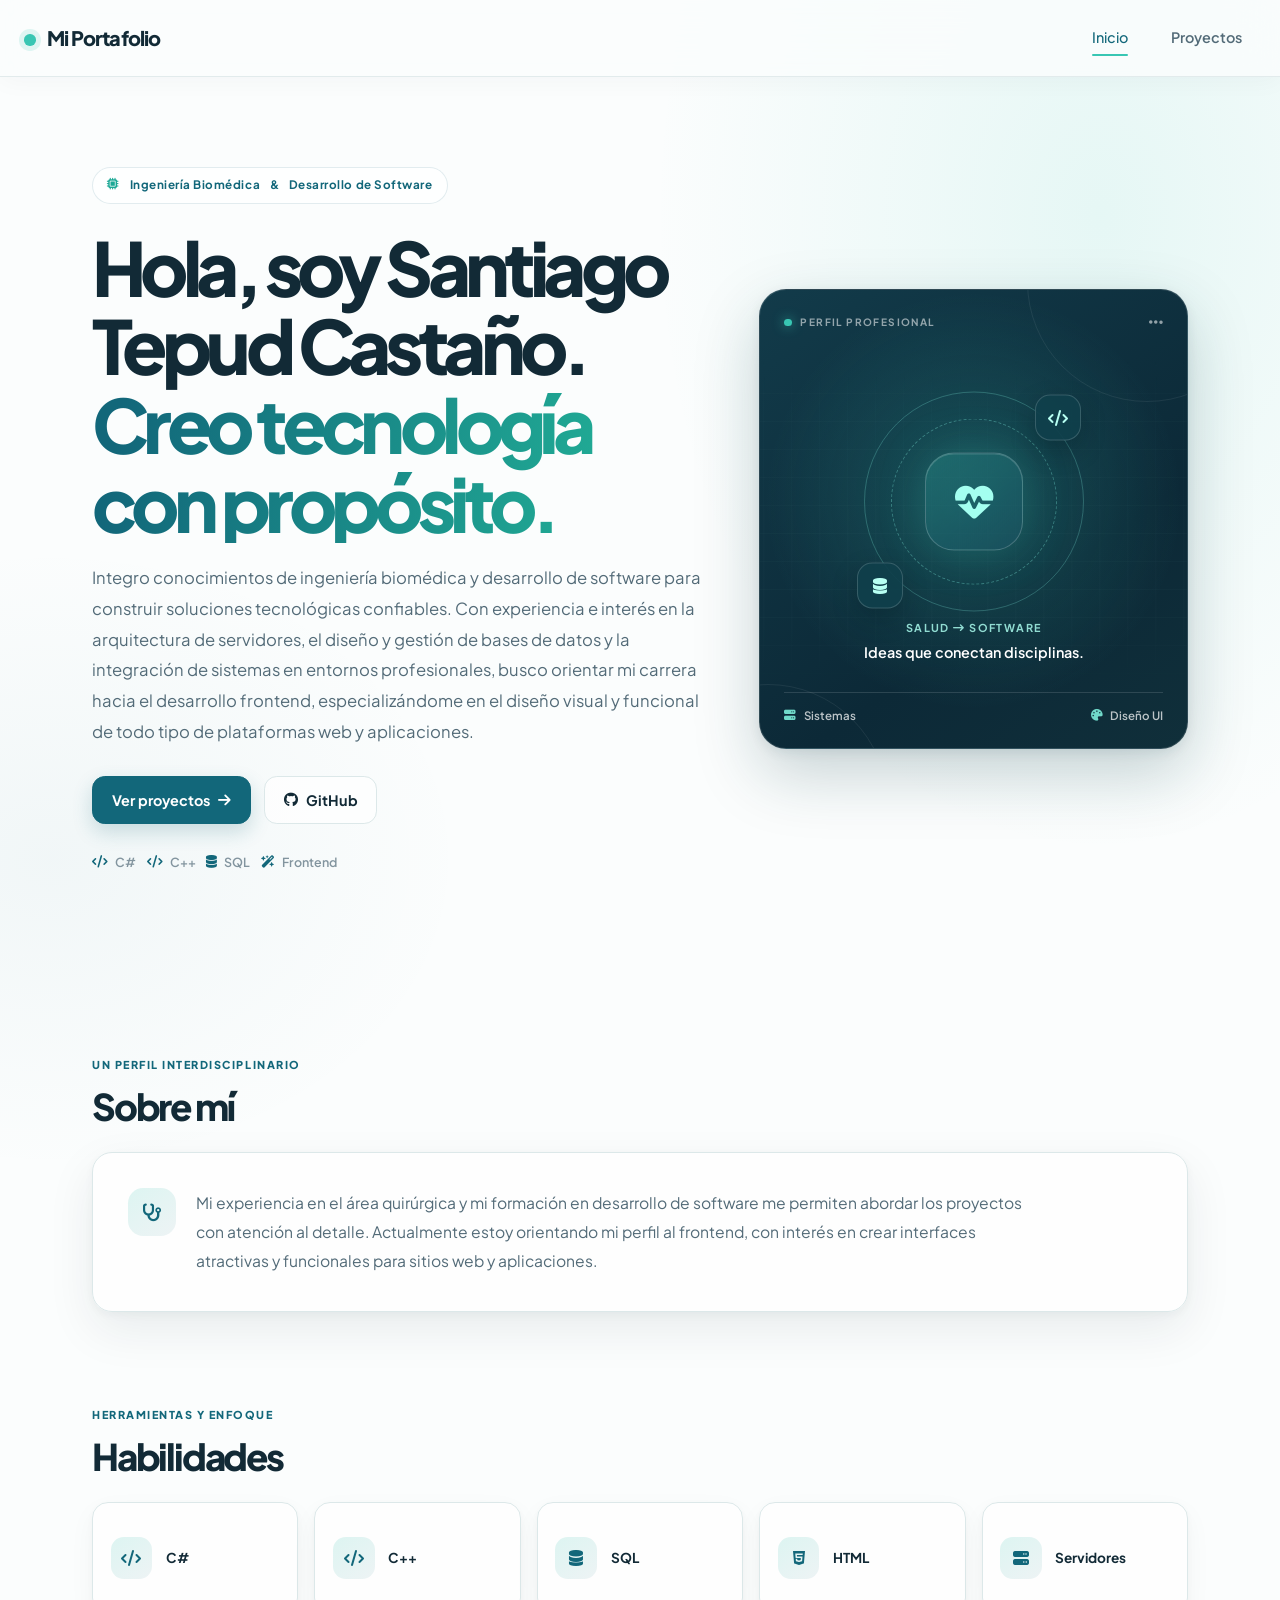
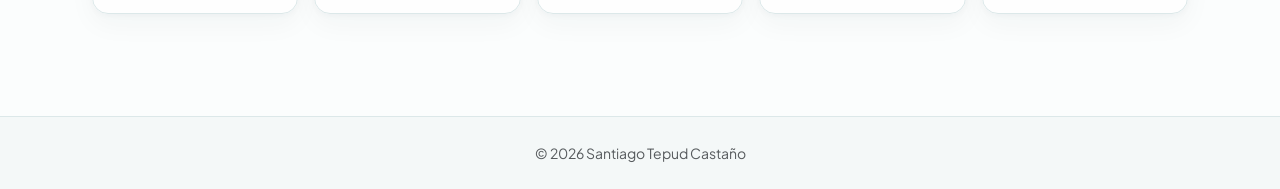
==== commit 12718f80: "Actualiza nombre completo en presentación Co-authored-by: Copilot <223556219+Copilot@users.noreply.g" ====
--- a/index.html
+++ b/index.html
@@ -41,7 +41,7 @@
                     <i class="fa-solid fa-microchip" aria-hidden="true"></i>
                     Ingeniería Biomédica <span aria-hidden="true">&amp;</span> Desarrollo de Software
                 </span>
-                <h1 class="hero-title">Hola, soy Santiago.<span>Creo tecnología con propósito.</span></h1>
+                <h1 class="hero-title">Hola, soy Santiago Tepud Castaño.<span>Creo tecnología con propósito.</span></h1>
                 <p class="hero-copy">
                     Integro conocimientos de ingeniería biomédica y desarrollo de software para construir
                     soluciones tecnológicas confiables. Con experiencia e interés en la arquitectura de
--- a/css/styles.css
+++ b/css/styles.css
@@ -634,6 +634,30 @@
     color: var(--color-ink) !important;
 }
 
+.modal-feature-list {
+    display: grid;
+    gap: 0.65rem;
+    padding: 0;
+    list-style: none;
+}
+
+.modal-feature-list li {
+    display: grid;
+    gap: 0.25rem;
+    padding: 0.85rem 1rem;
+    border: 1px solid var(--color-border);
+    border-radius: 0.8rem;
+    background: var(--color-surface);
+    color: var(--color-text);
+    font-size: 0.86rem;
+    line-height: 1.65;
+}
+
+.modal-feature-list strong {
+    color: var(--color-ink);
+    font-size: 0.88rem;
+}
+
 .modal-footer {
     border-color: var(--color-border);
     background: #fbfdfd;
